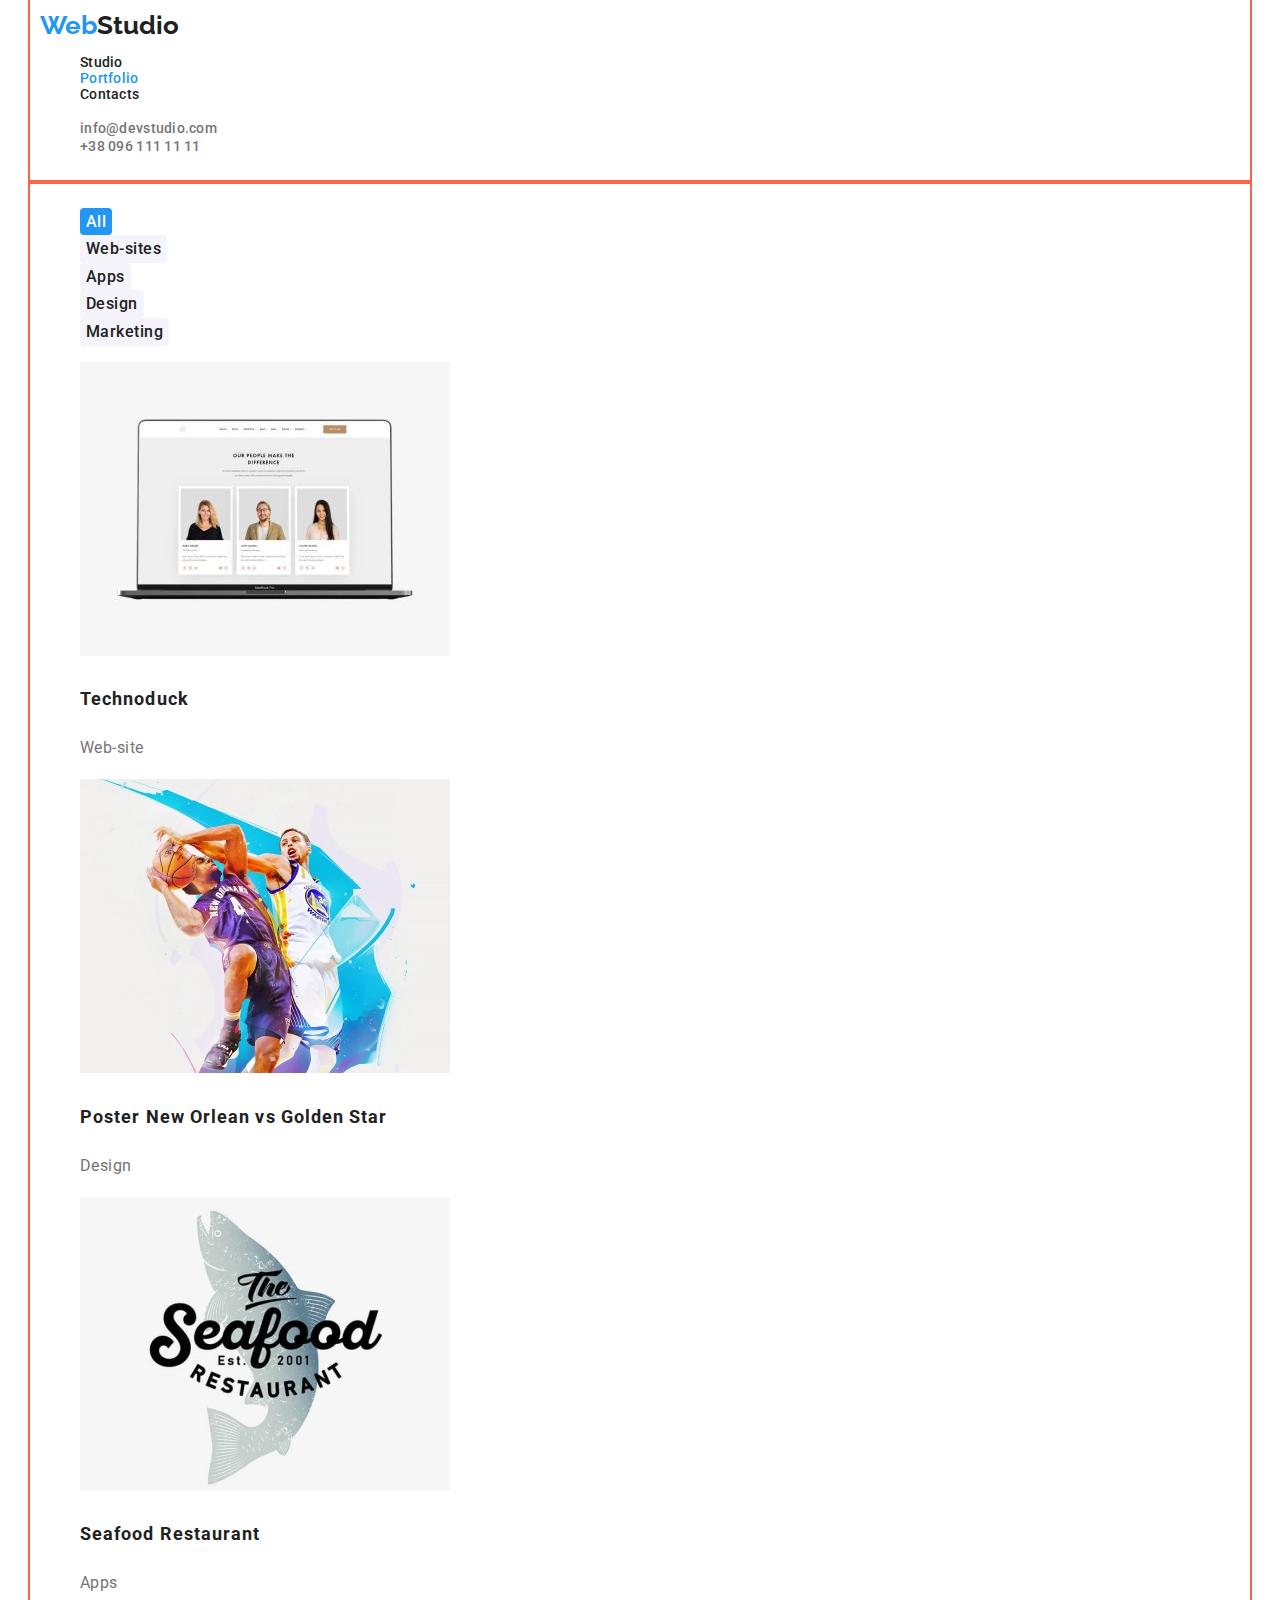
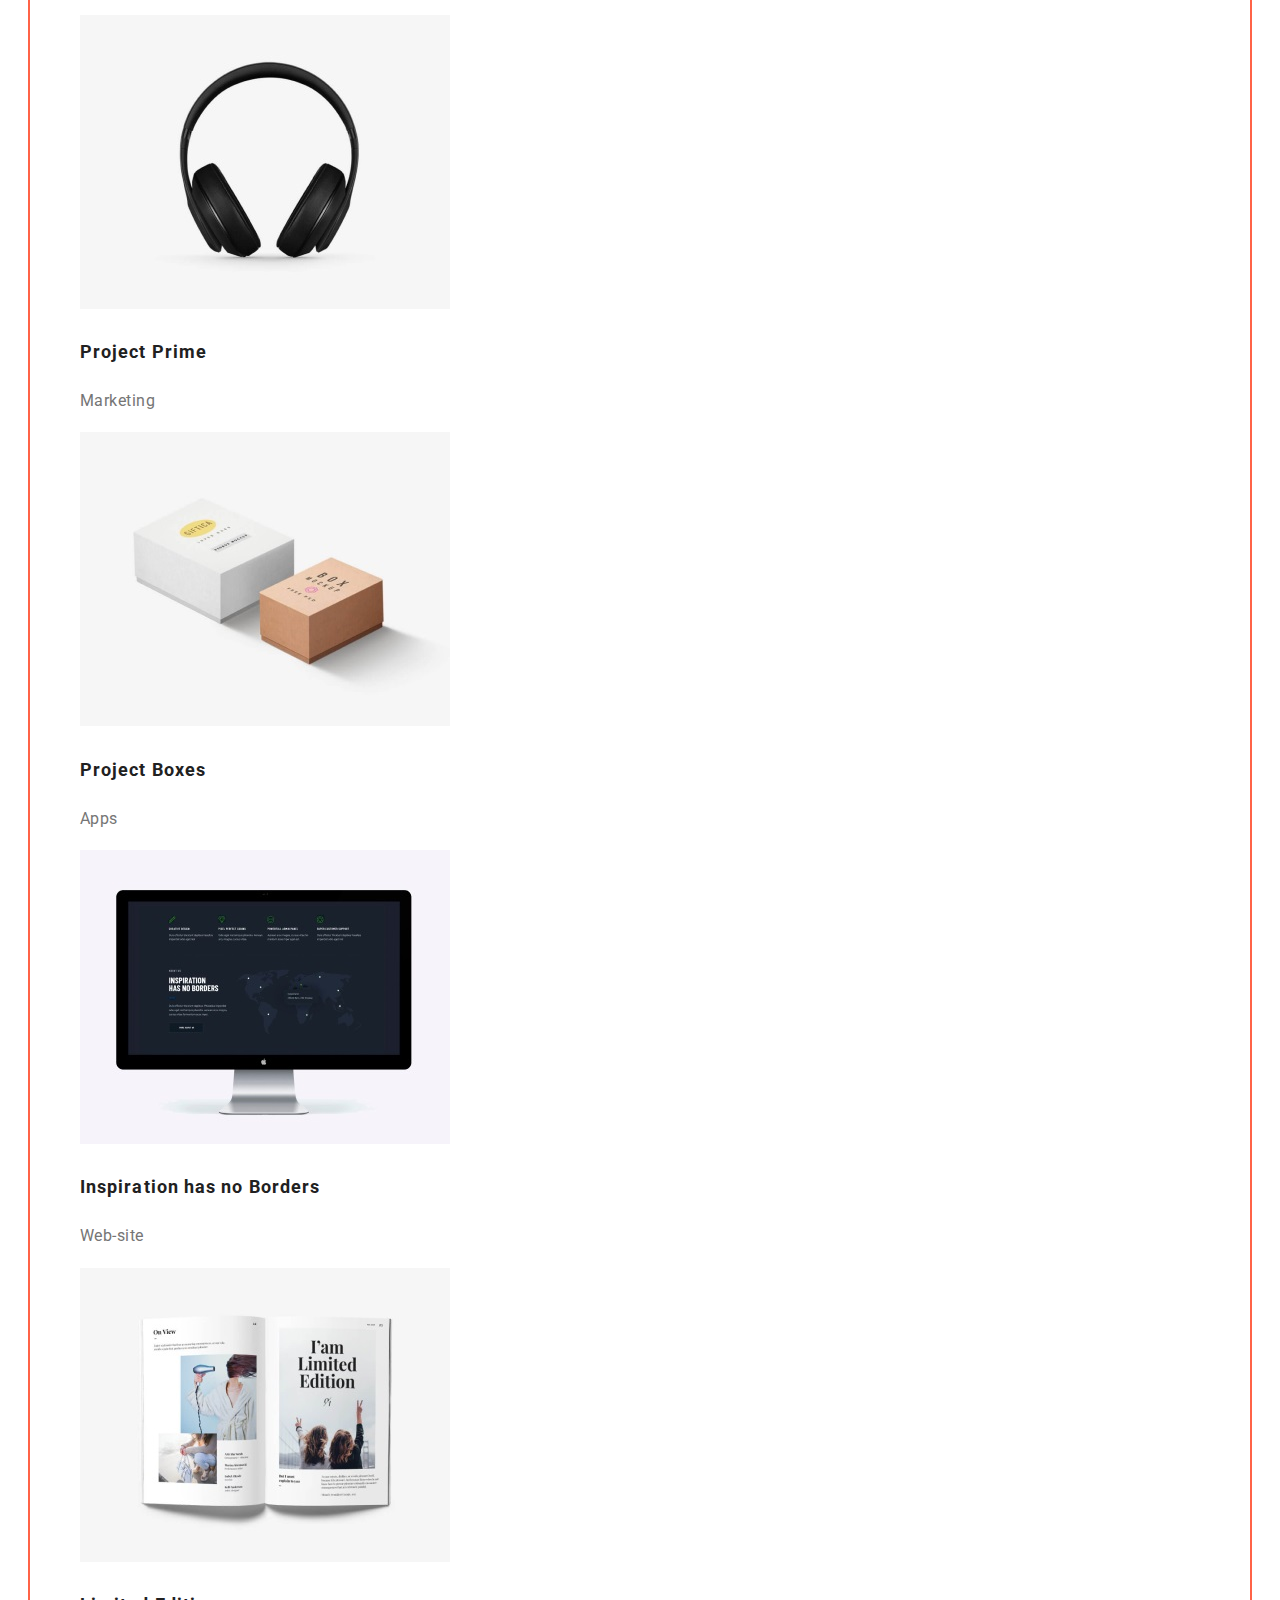
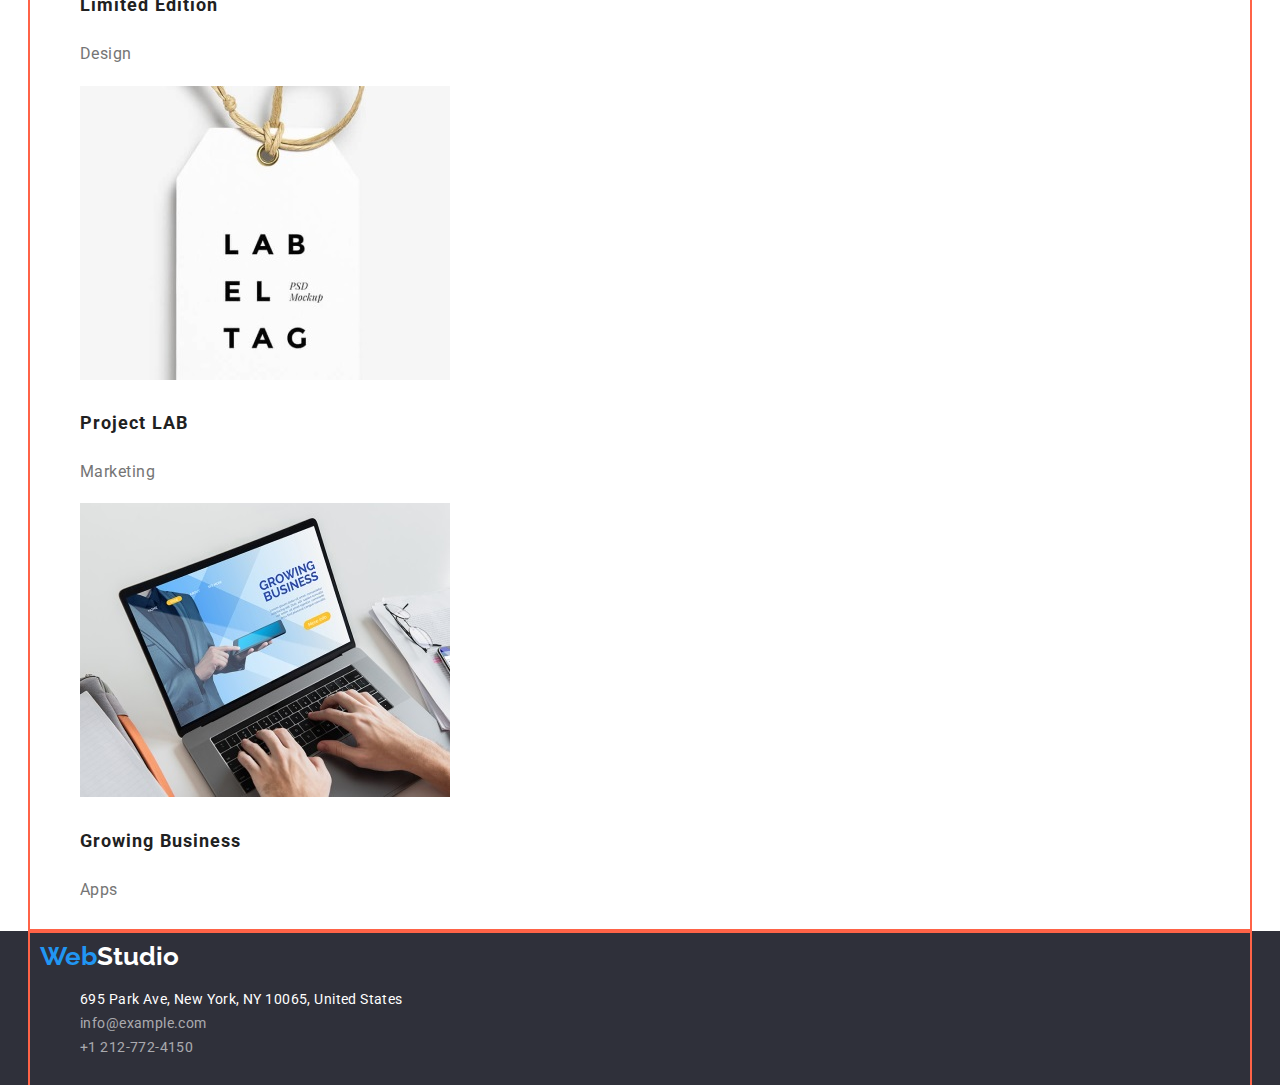
==== portfolio.html @ e1e99741 "dz3containers" ====
<!doctype html>
<html lang="en">
  <head>
    <meta charset="utf-8" />
    <meta http-equiv="x-ua-compatible" content="ie=edge" />
    <meta name="viewport" content="width=device-width, initial-scale=1.0" />
    <title>homework#3</title>
    <!--Fonts-->
    <link rel="preconnect" href="https://fonts.googleapis.com">
    <link rel="preconnect" href="https://fonts.gstatic.com" crossorigin>
    <link href="https://fonts.googleapis.com/css2?family=Raleway:wght@700&family=Roboto:wght@400;500;700;900&display=swap" rel="stylesheet">
    <!-- Normalizer first -->
    <link
    rel="stylesheet"
    href="https://cdnjs.cloudflare.com/ajax/libs/modern-normalize/1.0.0/modern-normalize.min.css"
    />
      <!--Styles-->
    <link rel="stylesheet" href="./css/styles.css">
  </head>
  <body class="page">
    <!--Верхня лінія-->
    <header>
     <div class="container">
       <a href="WebStudio" class="webstudio link">Web<span class="accent">Studio</span></a> 
      <!--Навігація-->
      <nav>
        <ul class="site-nav list">
          <li><a class="link" href="./index.html">Studio</a></li>
          <li><a class="link current" href="./portfolio.html" >Portfolio</a></li>
          <li><a class="link" href="">Contacts</a></li>
        </ul>
      </nav>
      <!--Адреса-->
      <ul class="contacts list">
        <li><a href="mailto:info@devstudio.com" class="mail link">info@devstudio.com</a></li>
        <li><a href="tel:+380961111111" class="tele link">+38 096 111 11 11</a></li>
      </ul>
     </div>
    </header>
    <main>
     <!--Фільтри-->
     <!--What we do-->
     <section>
       <div class="container">
         <!--Фільтри-->
        <ul class="buttons list">
            <li><button type="button" class="buttonall">All</button></li>
            <li><button type="button" class="but">Web-sites</button></li>
            <li><button type="button" class="but">Apps</button></li>
            <li><button type="button" class="but">Design</button></li>
            <li><button type="button" class="but">Marketing</button></li>
        </ul>
        <!--Проекти-->
    <h1 hidden>Our Projects</h1>
        <ul class="projects list">
            <li>
                <img src="./images/img18.jpg" alt="Technoduck">
                        <h2 class="title-project">Technoduck</h2>
                        <p>Web-site</p>
            </li>
            <li>
                <img src="./images/img17.jpg" alt="Poster New Orlean vs Golden Star">
                       <h2 class="title-project">Poster New Orlean vs Golden Star</h2>
                       <p>Design</p>
            </li>
            <li>
                <img src="./images/img16.jpg" alt="Seafood Restaurant">
                        <h2 class="title-project">Seafood Restaurant</h2>
                        <p>Apps</p>
            </li>
            <li>
                <img src="./images/img15.jpg" alt="Project Prime">
                        <h2 class="title-project">Project Prime</h2>
                        <p>Marketing</p>
            </li>
            <li>
                <img src="./images/img14.jpg" alt="Project Boxes">
                       <h2 class="title-project">Project Boxes</h2>
                       <p>Apps</p>
            </li>
            <li>
                <img src="./images/img13.jpg" alt="Inspiration has no Borders">
                        <h2 class="title-project">Inspiration has no Borders</h2>
                        <p>Web-site</p>
            </li>
            <li>
                <img src="./images/img12.jpg" alt="Limited Edition">
                        <h2 class="title-project">Limited Edition</h2>
                        <p>Design</p>
            </li>
            <li>
                <img src="./images/img8.jpg" alt="Project LAB">
                        <h2 class="title-project">Project LAB</h2>
                        <p>Marketing</p>
            </li>
            <li>
                <img src="./images/img9.jpg" alt="Growing Business">
                        <h2 class="title-project">Growing Business</h2>
                        <p>Apps</p>
            </li>
        </ul>
       </div>
     </section>
    </main>
    <footer class="foot">
      <div class="container">
        <a href="WebStudio" class="webstudio link">Web<span class="accent-foot">Studio</span></a>  
      <!--Address-->
      <address >
        <ul class="address list">
        <li>
         <a href="https://www.bing.com/maps?osid=e6a7af5f-2d7d-4001-9def-bc70f52463ce&cp=40.768255~-73.9696&lvl=16&v=2&sV=2&form=S00027" class="cityaddr link">695 Park Ave, New York, NY 10065, United States</a>
        </li>
        <li><a href="mailto:info@example.com" class="contactmail link">info@example.com</a></li>
        <li><a href="tel:+12127724150" class="contacttel link">+1 212-772-4150</a></li>   
      </ul>
      </address>
      </div>
    </footer>
  </body>
</html>
---- css/styles.css ----
html{
    box-sizing: border-box;
}
*,
*::before,
*::after{
    box-sizing: inherit;
}
:root{
    /* fonts */
    --main-font:
    'Roboto',sans-serif;
    --logo-font:
    'Raleway';
    
    /* colors */
    --h-color:#212121;
    --color-text:#757575;
    --btnlet-color:#FFFFFF;
    --filter-color:#F5F4FA;
    /* bcg colors */
    --btnbg-color:#2196F3;
    --footbcg-color:#2F303A;
    /* Others */
}
.page{
    background-color: var(--btnlet-color);
    color: var(--color-text);
    font-family: var(--main-font);
    font-weight: 400;
    margin: 0;
    }

/* reset */
.link {
   text-decoration: none;
    color: currentColor;
}
.list{
    list-style: none;
}
.container{
    width: 1220px;
    margin-left: auto;
    margin-right: auto;
    padding: 10px;
    outline: 2px solid tomato;

}
.webstudio{
    color: var(--btnbg-color);
    font-family: var(--logo-font);
    font-weight: 700;
    font-size: 26px;
    line-height: 1.19;
}
.accent{
    color: var(--h-color)
}
.accent-foot{
    color: var(--btnlet-color);
}
.link:hover,
.link:focus{
    color: var(--btnbg-color);
}
.site-nav{
    font-weight: 500;
    font-size: 14px;
    line-height: 1.14;
    letter-spacing: 0.02em;
    color: var(--h-color);
}
.site-nav .link.current{
    color: var(--btnbg-color);
}
.tele,
.mail {   
    font-weight: 500;
    font-size: 14px;
    line-height: 1.14;
    letter-spacing: 0.02em;
}
.mail:hover,
.mail:focus {
    color: var(--btnbg-color);
}
.tele:hover,
.tele:focus {
    color: var(--btnbg-color);
}
.hat {
    background-color: var(--footbcg-color);
    text-align: center;
}
.hat-title {
    font-weight: 900;
    font-size: 44px;
    line-height: calc(60/40);
    color: var(--btnlet-color);
}
.request{
    font-family: inherit;
    font-weight: 700;
    font-size: 16px;
    line-height: calc(30/16);
    text-align: center;
    background-color: var(--btnbg-color);
    color: var(--btnlet-color);
    cursor: pointer;
    border-radius: 4px;
}
.title {
    font-weight: 700;
    font-size: 14px;
    line-height: calc(16/14) ;
    letter-spacing: 0.03em;
    color: var(--h-color);
}
.team-title {
    font-weight: 700;
    font-size: 36px;
    line-height: calc(42/36);
    text-align: center;
    letter-spacing: 0.03em;
    color: var(--h-color);
}
.title-project{
    font-weight: 700;
    font-size: 18px;
    line-height: 2;
    letter-spacing: 0.06em;
    color: var(--h-color);
}
.features{
    font-size: 14px;
    line-height: calc(24/14);
    letter-spacing: 0.03em;
}
.team-section{
    background-color: var(--filter-color);
}
.team{
    background-color: var(--btnlet-color);
}
.team{
    font-size: 16px;
    line-height: calc(19/16);
    text-align: center;
    letter-spacing: 0.03em;
}
.but, .buttonall{
    font-family: inherit;
    font-weight: 500;
    font-size: 16px;
    line-height: 1.6;
    letter-spacing: 0.03em;
    text-align: center;
    color: var(--h-color);
    background-color: var(--filter-color);
    border: none;
    border-radius: 4px;
}
.projects{
    font-size: 16px;
    line-height: 1.9;
    letter-spacing: 0.03em;
}
.buttonall{
    background-color: var(--btnbg-color);
        color: var(--btnlet-color);
        cursor: pointer;
}
.but:hover,
.but:focus {
    background-color: var(--btnbg-color);
    color: var(--btnlet-color);
    cursor: pointer;
}
.foot{
    background-color: var(--footbcg-color);
}
.cityaddr{
    font-style: normal;
    font-size: 14px;
    line-height: 1.7;
    letter-spacing: 0.03em;
    color: var(--btnlet-color);
}
.contactmail,
.contacttel {
    font-style: normal;
    font-size: 14px;
    line-height: 1.7;
    letter-spacing: 0.03em;
    color: rgba(255, 255, 255, 0.6);
}
.cityaddr:hover,
.cityaddr:focus{
    color: var(--btnbg-color);
}
.contactmail:hover,
.contactmail:focus {
    color: var(--btnbg-color);
}
.contacttel:hover,
.contacttel:focus {
    color: var(--btnbg-color);
}
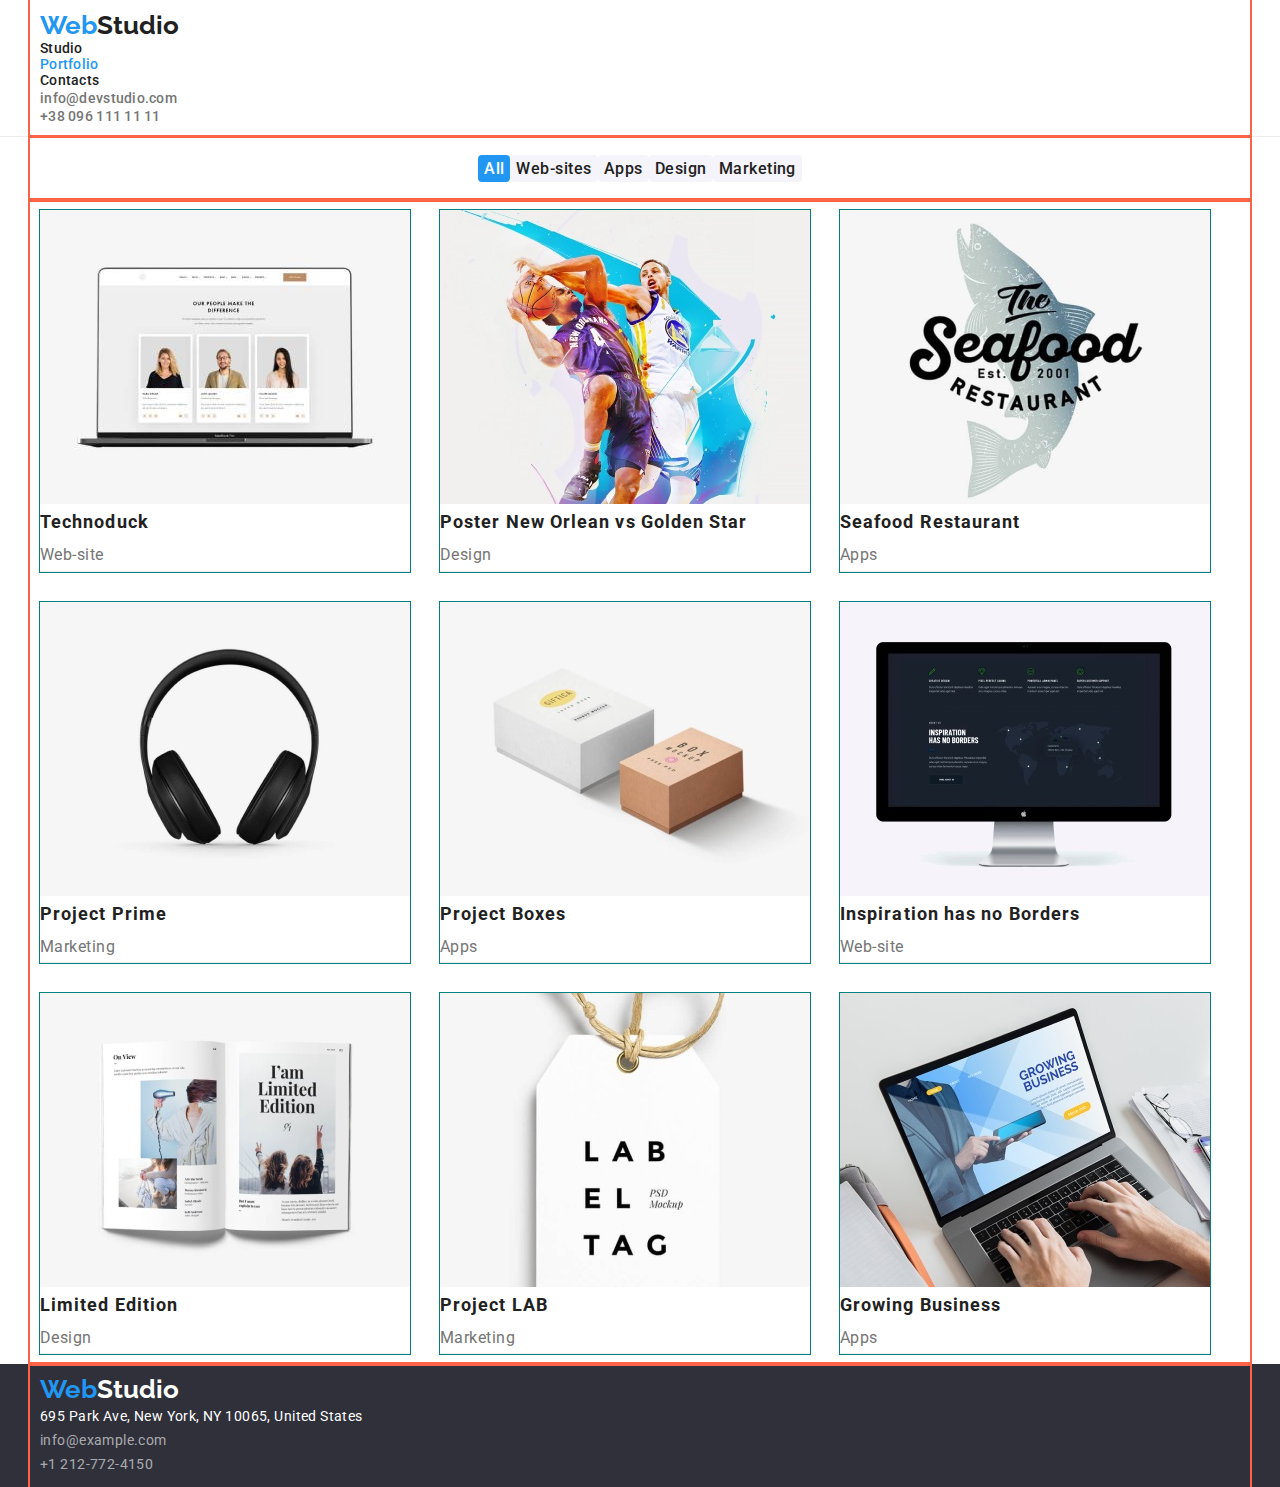
==== commit 33383384: "start dz3" ====
--- a/portfolio.html
+++ b/portfolio.html
@@ -19,7 +19,7 @@
   </head>
   <body class="page">
     <!--Верхня лінія-->
-    <header>
+    <header class="header">
      <div class="container">
        <a href="WebStudio" class="webstudio link">Web<span class="accent">Studio</span></a> 
       <!--Навігація-->
@@ -50,50 +50,52 @@
             <li><button type="button" class="but">Design</button></li>
             <li><button type="button" class="but">Marketing</button></li>
         </ul>
+      </div>
+      <div class="container">
         <!--Проекти-->
-    <h1 hidden>Our Projects</h1>
+    <h1 hidden class="team-title">Our Projects</h1>
         <ul class="projects list">
-            <li>
+            <li class="item">
                 <img src="./images/img18.jpg" alt="Technoduck">
                         <h2 class="title-project">Technoduck</h2>
                         <p>Web-site</p>
             </li>
-            <li>
+            <li class="item">
                 <img src="./images/img17.jpg" alt="Poster New Orlean vs Golden Star">
                        <h2 class="title-project">Poster New Orlean vs Golden Star</h2>
                        <p>Design</p>
             </li>
-            <li>
+            <li class="item">
                 <img src="./images/img16.jpg" alt="Seafood Restaurant">
                         <h2 class="title-project">Seafood Restaurant</h2>
                         <p>Apps</p>
             </li>
-            <li>
+            <li class="item">
                 <img src="./images/img15.jpg" alt="Project Prime">
                         <h2 class="title-project">Project Prime</h2>
                         <p>Marketing</p>
             </li>
-            <li>
+            <li class="item">
                 <img src="./images/img14.jpg" alt="Project Boxes">
                        <h2 class="title-project">Project Boxes</h2>
                        <p>Apps</p>
             </li>
-            <li>
+            <li class="item">
                 <img src="./images/img13.jpg" alt="Inspiration has no Borders">
                         <h2 class="title-project">Inspiration has no Borders</h2>
                         <p>Web-site</p>
             </li>
-            <li>
+            <li class="item">
                 <img src="./images/img12.jpg" alt="Limited Edition">
                         <h2 class="title-project">Limited Edition</h2>
                         <p>Design</p>
             </li>
-            <li>
+            <li class="item">
                 <img src="./images/img8.jpg" alt="Project LAB">
                         <h2 class="title-project">Project LAB</h2>
                         <p>Marketing</p>
             </li>
-            <li>
+            <li class="item">
                 <img src="./images/img9.jpg" alt="Growing Business">
                         <h2 class="title-project">Growing Business</h2>
                         <p>Apps</p>
--- a/css/styles.css
+++ b/css/styles.css
@@ -1,11 +1,3 @@
-html{
-    box-sizing: border-box;
-}
-*,
-*::before,
-*::after{
-    box-sizing: inherit;
-}
 :root{
     /* fonts */
     --main-font:
@@ -18,10 +10,14 @@
     --color-text:#757575;
     --btnlet-color:#FFFFFF;
     --filter-color:#F5F4FA;
+    --border-header:#ECECEC;
+    --border-card-projects: #EEEEEE;
     /* bcg colors */
     --btnbg-color:#2196F3;
     --footbcg-color:#2F303A;
     /* Others */
+    --btn-radius: 4px;
+    --card-set-gap: 30px;
 }
 .page{
     background-color: var(--btnlet-color);
@@ -38,6 +34,16 @@
 }
 .list{
     list-style: none;
+    margin: 0;
+    padding: 0;
+}
+h1,h2,h3,p,ul{
+    margin: 0;
+}
+img{
+    display: block;
+    max-width: 100%;
+    height: auto;
 }
 .container{
     width: 1220px;
@@ -89,6 +95,9 @@
 .tele:focus {
     color: var(--btnbg-color);
 }
+.header{
+    border-bottom: 1px solid var(--border-header);
+}
 .hat {
     background-color: var(--footbcg-color);
     text-align: center;
@@ -108,7 +117,11 @@
     background-color: var(--btnbg-color);
     color: var(--btnlet-color);
     cursor: pointer;
-    border-radius: 4px;
+    min-width: 160px;
+    padding: 10px 20px;
+    min-height: 30px;
+    /* width: 160px; */
+    border-radius: var(--btn-radius);
 }
 .title {
     font-weight: 700;
@@ -136,18 +149,48 @@
     font-size: 14px;
     line-height: calc(24/14);
     letter-spacing: 0.03em;
+    display: flex;
+    flex-wrap: wrap;
+    margin-left: calc(-1*var(--card-set-gap));
+    margin-top: calc(-1*var(--card-set-gap));
+}
+.features>.item{
+    outline: 1px solid teal;
+    flex-basis: calc(100%/4-30px);
+    margin-left: var(--card-set-gap);
+    margin-top: var(--card-set-gap);
+}
+.do{
+    display: flex;
+    flex-wrap: wrap;
+    margin-left: calc(-1*var(--card-set-gap));
+    margin-top: calc(-1*var(--card-set-gap));
+}
+.do>.item{
+    outline: 1px solid teal;
+    flex-basis: calc(100%/3-30px);
+    margin-left: var(--card-set-gap);
+    margin-top: var(--card-set-gap);
 }
 .team-section{
     background-color: var(--filter-color);
 }
 .team{
+    display: flex;
+    flex-wrap: wrap;
+    margin-left: calc(-1*var(--card-set-gap));
+    margin-top: calc(-1*var(--card-set-gap));
+}
+.item-team{
     background-color: var(--btnlet-color);
-}
-.team{
+    outline: 1px solid teal;
+    flex-basis: calc(100%/4-30px);
     font-size: 16px;
     line-height: calc(19/16);
     text-align: center;
     letter-spacing: 0.03em;
+    margin-left: var(--card-set-gap);
+    margin-top: var(--card-set-gap);
 }
 .but, .buttonall{
     font-family: inherit;
@@ -159,12 +202,29 @@
     color: var(--h-color);
     background-color: var(--filter-color);
     border: none;
-    border-radius: 4px;
+    border-radius: var(--btn-radius);
+}
+.buttons{
+    display: flex;
+    justify-content: center;
+    align-items: center;
+    padding: 8px;
 }
 .projects{
     font-size: 16px;
     line-height: 1.9;
     letter-spacing: 0.03em;
+    display: flex;
+    flex-wrap: wrap;
+    margin-left: -30px;
+    margin-top: -30px;
+}
+.projects>.item{
+    outline: 1px solid teal;
+    flex-basis: calc(100%/3-30px);
+    margin-left: 30px;
+    margin-top: 30px;
+    border-bottom: 1px solid var(--border-card-projects);
 }
 .buttonall{
     background-color: var(--btnbg-color);
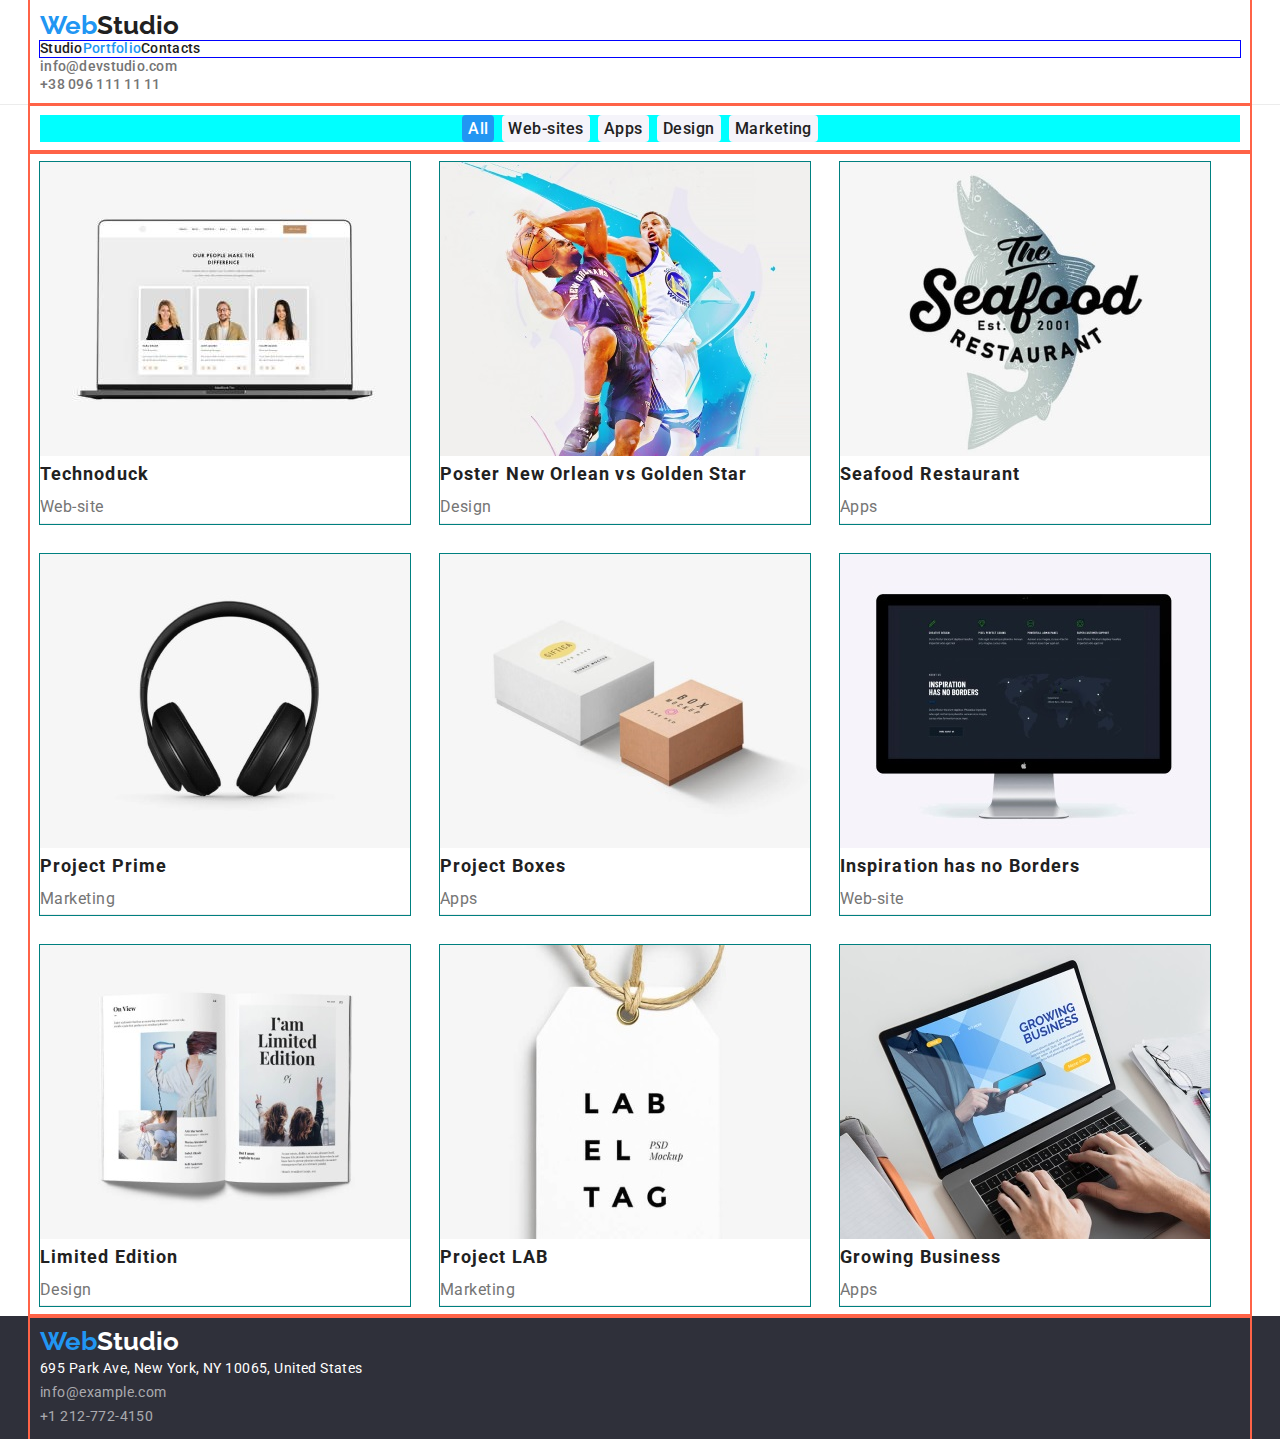
==== commit 6400c066: "portfoliobuttons" ====
--- a/portfolio.html
+++ b/portfolio.html
@@ -44,11 +44,11 @@
        <div class="container">
          <!--Фільтри-->
         <ul class="buttons list">
-            <li><button type="button" class="buttonall">All</button></li>
-            <li><button type="button" class="but">Web-sites</button></li>
-            <li><button type="button" class="but">Apps</button></li>
-            <li><button type="button" class="but">Design</button></li>
-            <li><button type="button" class="but">Marketing</button></li>
+            <li class="item"><button type="button" class="buttonall">All</button></li>
+            <li class="item"><button type="button" class="but">Web-sites</button></li>
+            <li class="item"><button type="button" class="but">Apps</button></li>
+            <li class="item"><button type="button" class="but">Design</button></li>
+            <li class="item"><button type="button" class="but">Marketing</button></li>
         </ul>
       </div>
       <div class="container">
--- a/css/styles.css
+++ b/css/styles.css
@@ -76,6 +76,9 @@
     line-height: 1.14;
     letter-spacing: 0.02em;
     color: var(--h-color);
+    display: flex;
+    outline: 1px solid blue;
+    
 }
 .site-nav .link.current{
     color: var(--btnbg-color);
@@ -204,11 +207,18 @@
     border: none;
     border-radius: var(--btn-radius);
 }
+
 .buttons{
     display: flex;
     justify-content: center;
     align-items: center;
-    padding: 8px;
+    background-color: aqua;
+}
+.buttons>.item{
+    margin-right: 8px;
+}
+.buttons .item:last-child{
+    margin-right: 0px;
 }
 .projects{
     font-size: 16px;
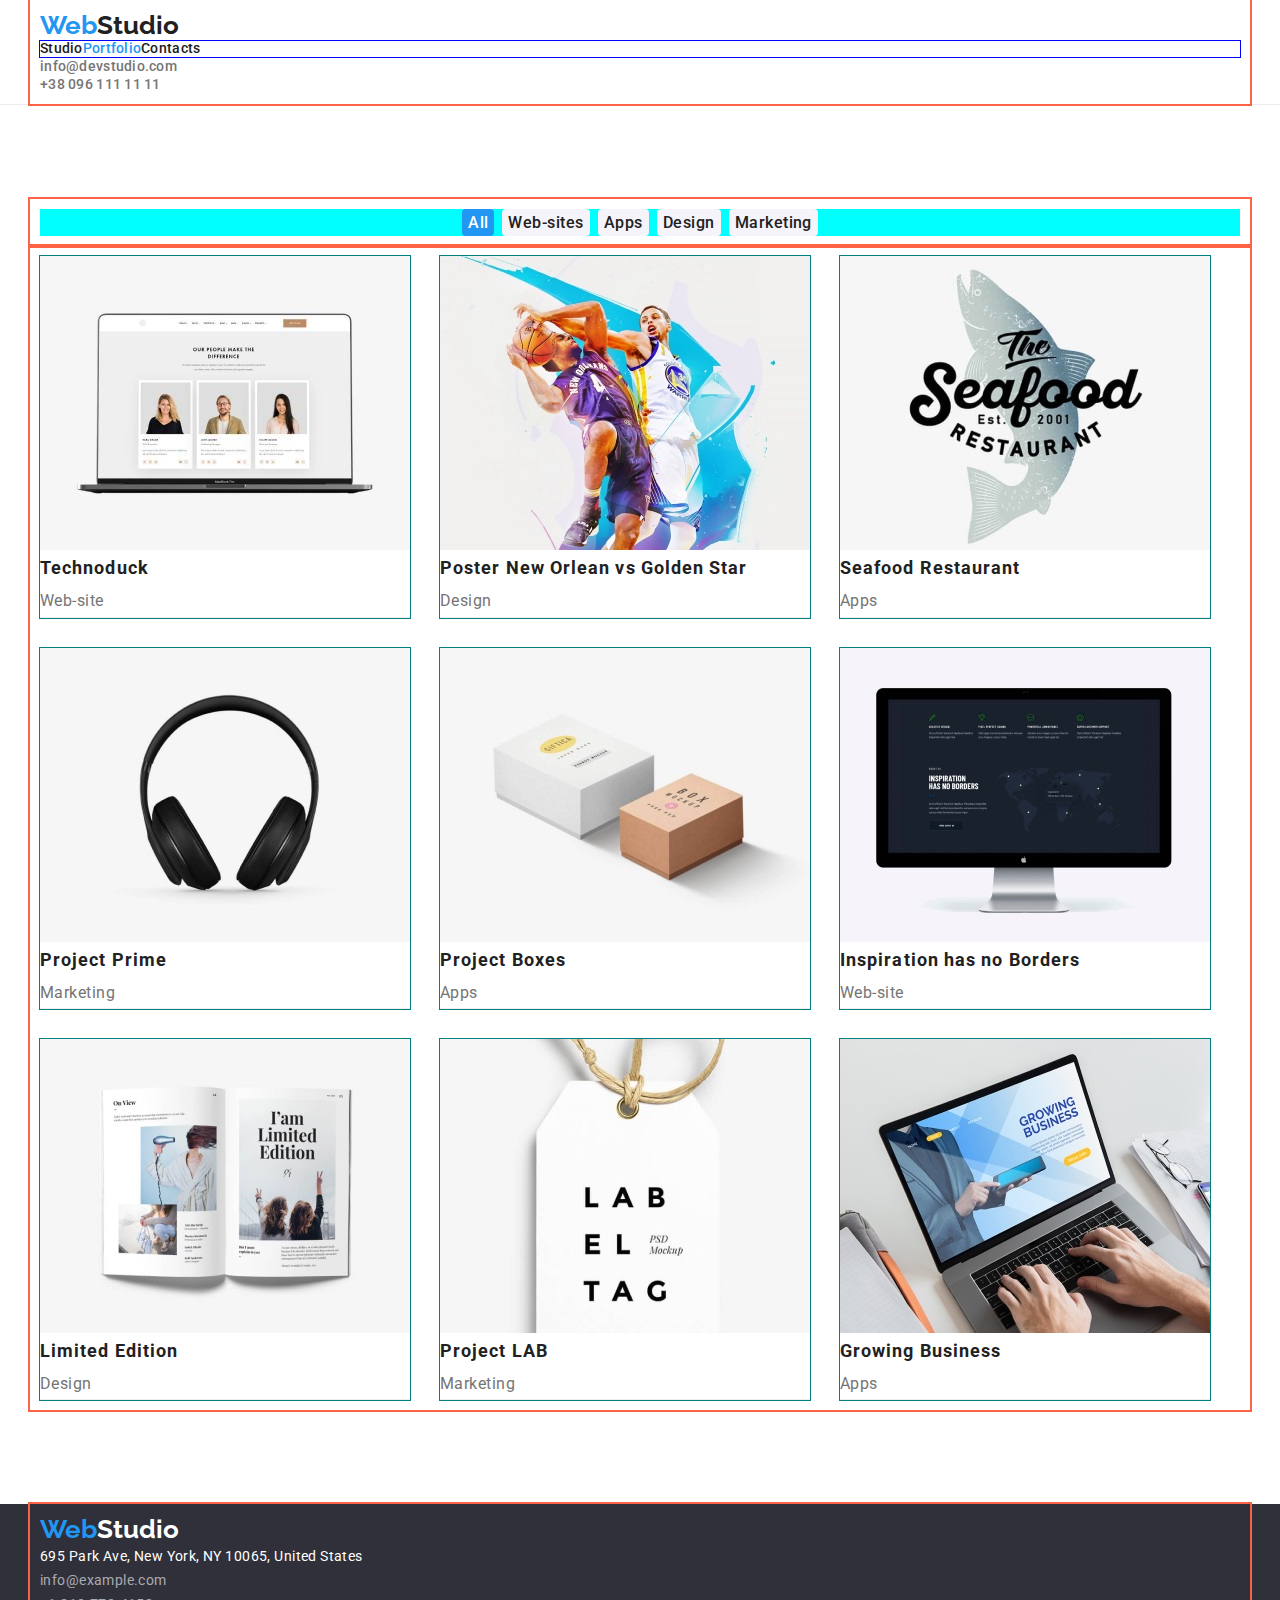
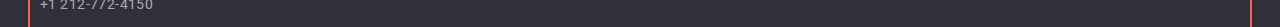
==== commit 4fd4e5e5: "sections" ====
--- a/portfolio.html
+++ b/portfolio.html
@@ -40,7 +40,7 @@
     <main>
      <!--Фільтри-->
      <!--What we do-->
-     <section>
+     <section class="section">
        <div class="container">
          <!--Фільтри-->
         <ul class="buttons list">
--- a/css/styles.css
+++ b/css/styles.css
@@ -45,6 +45,10 @@
     max-width: 100%;
     height: auto;
 }
+.hat, .soluton, .team-section, .section{
+    padding-top: 94px;
+    padding-bottom: 94px;
+}
 .container{
     width: 1220px;
     margin-left: auto;
@@ -78,7 +82,7 @@
     color: var(--h-color);
     display: flex;
     outline: 1px solid blue;
-    
+
 }
 .site-nav .link.current{
     color: var(--btnbg-color);
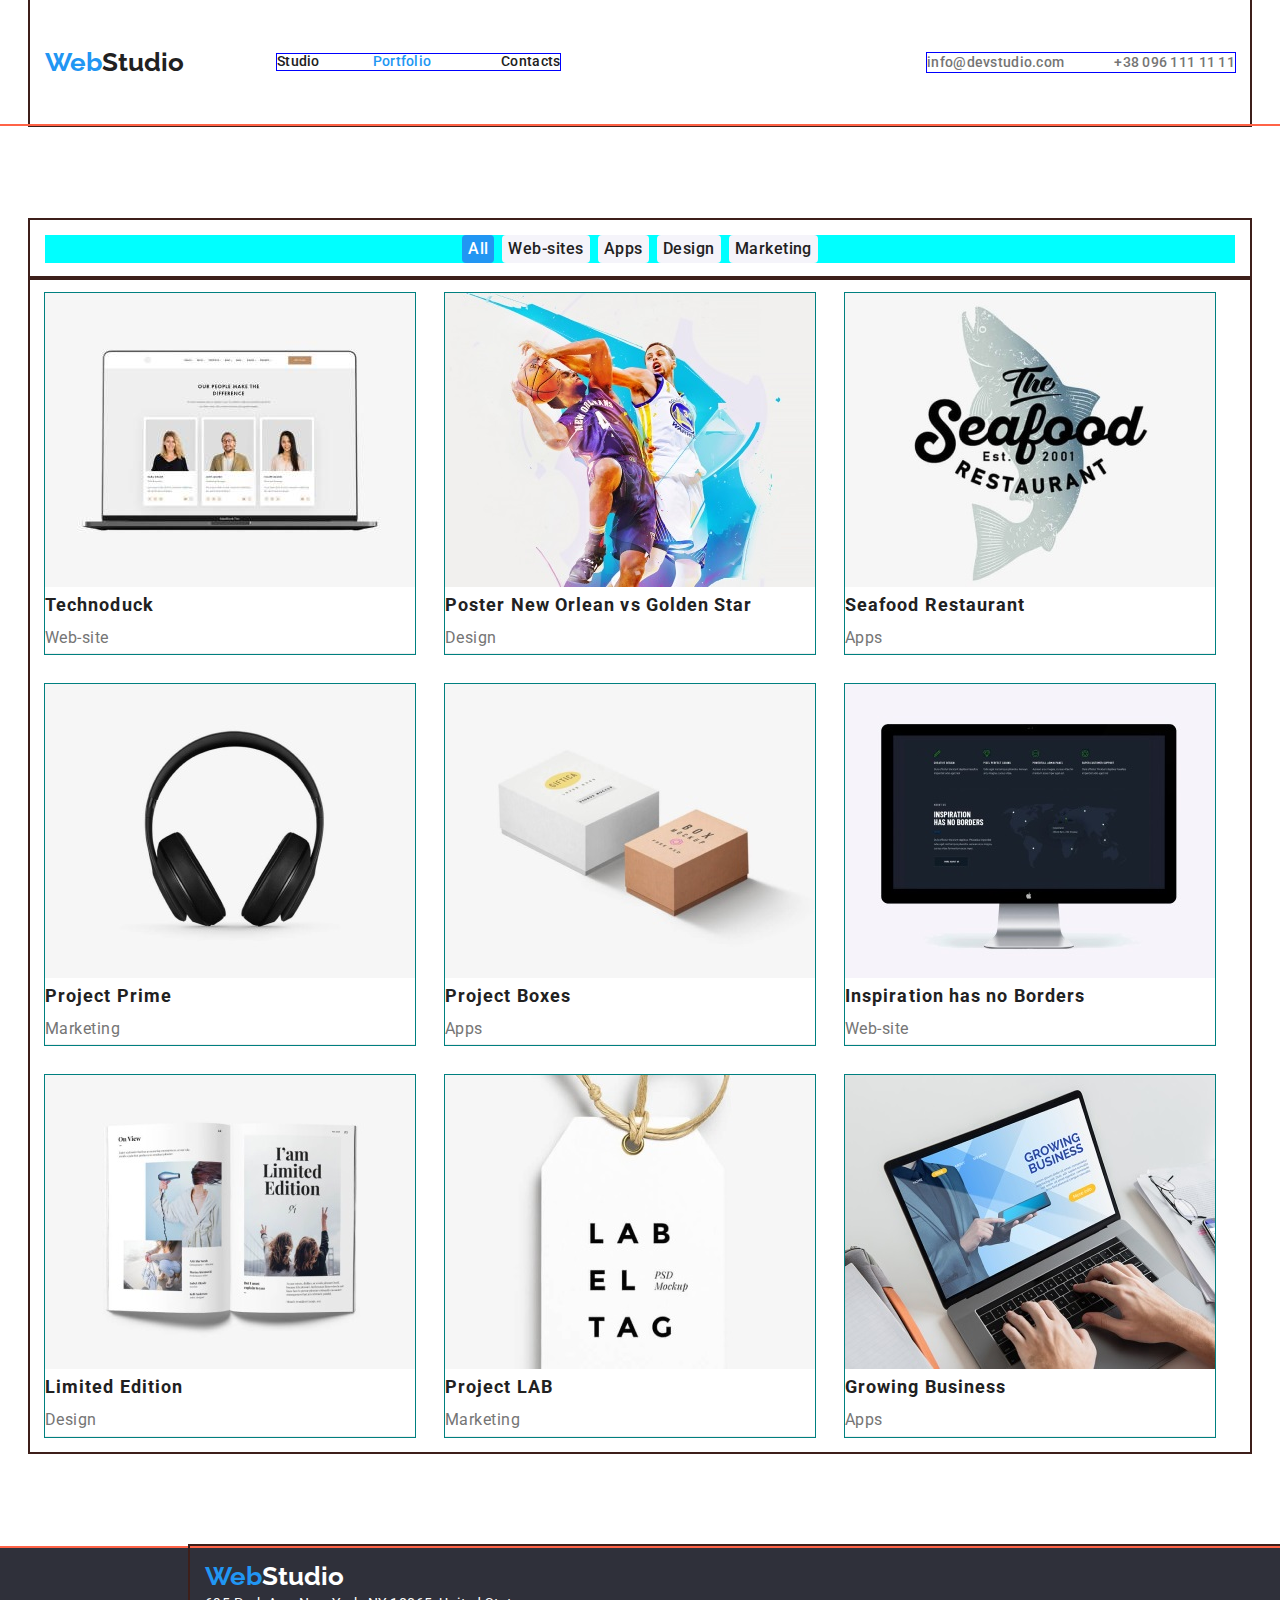
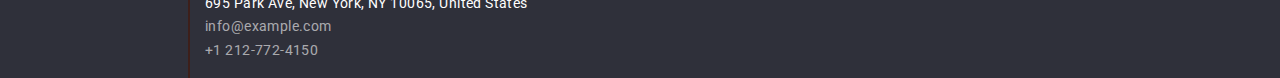
==== commit 01c909b3: "flexes" ====
--- a/portfolio.html
+++ b/portfolio.html
@@ -20,14 +20,14 @@
   <body class="page">
     <!--Верхня лінія-->
     <header class="header">
-     <div class="container">
+     <div class="container main-nav">
        <a href="WebStudio" class="webstudio link">Web<span class="accent">Studio</span></a> 
       <!--Навігація-->
       <nav>
         <ul class="site-nav list">
-          <li><a class="link" href="./index.html">Studio</a></li>
-          <li><a class="link current" href="./portfolio.html" >Portfolio</a></li>
-          <li><a class="link" href="">Contacts</a></li>
+          <li class="studio"><a class="link" href="./index.html">Studio</a></li>
+          <li class="portfolio"><a class="link current" href="./portfolio.html" >Portfolio</a></li>
+          <li class="cont"><a class="link" href="">Contacts</a></li>
         </ul>
       </nav>
       <!--Адреса-->
--- a/css/styles.css
+++ b/css/styles.css
@@ -45,17 +45,17 @@
     max-width: 100%;
     height: auto;
 }
-.hat, .soluton, .team-section, .section{
+.hat, .solutons, .team-section, .section{
     padding-top: 94px;
     padding-bottom: 94px;
+    outline: 2px solid tomato;
 }
 .container{
     width: 1220px;
     margin-left: auto;
     margin-right: auto;
-    padding: 10px;
-    outline: 2px solid tomato;
-
+    padding: 15px;
+    outline: 2px solid rgb(61, 31, 26);
 }
 .webstudio{
     color: var(--btnbg-color);
@@ -74,6 +74,11 @@
 .link:focus{
     color: var(--btnbg-color);
 }
+.main-nav{
+    display: flex;
+    align-items: center;
+}
+
 .site-nav{
     font-weight: 500;
     font-size: 14px;
@@ -81,8 +86,21 @@
     letter-spacing: 0.02em;
     color: var(--h-color);
     display: flex;
+    margin-left: 93px;
     outline: 1px solid blue;
-
+}
+.cont{
+    margin-left: 70px;
+}
+.portfolio{
+    margin-left: 53px;
+}
+.contacts{
+    display: flex;
+    gap: 50px;
+    /* margin-left: 340px; */
+    margin-left: auto;
+    outline: 1px solid blue;
 }
 .site-nav .link.current{
     color: var(--btnbg-color);
@@ -105,22 +123,30 @@
 .header{
     border-bottom: 1px solid var(--border-header);
 }
+.header .link{
+    padding-top: 32px;
+    padding-bottom: 32px;
+}
 .hat {
     background-color: var(--footbcg-color);
     text-align: center;
+    width: 1600px;    
 }
 .hat-title {
+    width: 696px;
     font-weight: 900;
     font-size: 44px;
     line-height: calc(60/40);
     color: var(--btnlet-color);
+    
+    margin-bottom: 30px;
 }
 .request{
     font-family: inherit;
     font-weight: 700;
     font-size: 16px;
     line-height: calc(30/16);
-    text-align: center;
+    
     background-color: var(--btnbg-color);
     color: var(--btnlet-color);
     cursor: pointer;
@@ -130,12 +156,15 @@
     /* width: 160px; */
     border-radius: var(--btn-radius);
 }
-.title {
+.title, .title-features {
     font-weight: 700;
     font-size: 14px;
     line-height: calc(16/14) ;
     letter-spacing: 0.03em;
     color: var(--h-color);
+}
+.title-features, .hat-title{
+    text-transform: uppercase;
 }
 .team-title {
     font-weight: 700;
@@ -144,6 +173,7 @@
     text-align: center;
     letter-spacing: 0.03em;
     color: var(--h-color);
+    margin-bottom: 10px;
 }
 .title-project{
     font-weight: 700;
@@ -158,26 +188,30 @@
     letter-spacing: 0.03em;
     display: flex;
     flex-wrap: wrap;
-    margin-left: calc(-1*var(--card-set-gap));
-    margin-top: calc(-1*var(--card-set-gap));
-}
-.features>.item{
+    gap: 30px;
+    /* margin-left: calc(-1*var(--card-set-gap));
+    margin-top: calc(-1*var(--card-set-gap)); */
+}
+.features .item{
     outline: 1px solid teal;
-    flex-basis: calc(100%/4-30px);
+    width: 270px;
+    /* flex-basis: calc(100%/4-30px);
     margin-left: var(--card-set-gap);
-    margin-top: var(--card-set-gap);
+    margin-top: var(--card-set-gap); */
 }
 .do{
     display: flex;
     flex-wrap: wrap;
-    margin-left: calc(-1*var(--card-set-gap));
-    margin-top: calc(-1*var(--card-set-gap));
-}
-.do>.item{
+    gap: 30px;
+    /* margin-left: calc(-1*var(--card-set-gap));
+    margin-top: calc(-1*var(--card-set-gap)); */
+}
+.do .item{
     outline: 1px solid teal;
-    flex-basis: calc(100%/3-30px);
+    width: 370px;
+    /* flex-basis: calc(100%/3-30px);
     margin-left: var(--card-set-gap);
-    margin-top: var(--card-set-gap);
+    margin-top: var(--card-set-gap); */
 }
 .team-section{
     background-color: var(--filter-color);
@@ -185,19 +219,21 @@
 .team{
     display: flex;
     flex-wrap: wrap;
-    margin-left: calc(-1*var(--card-set-gap));
-    margin-top: calc(-1*var(--card-set-gap));
+    gap: 30px;
+       padding: 0  ;
+    /* margin-left: calc(-1*var(--card-set-gap));
+    margin-top: calc(-1*var(--card-set-gap)); */
 }
 .item-team{
     background-color: var(--btnlet-color);
-    outline: 1px solid teal;
-    flex-basis: calc(100%/4-30px);
+    /* flex-basis: calc(100%/4-30px); */
     font-size: 16px;
     line-height: calc(19/16);
     text-align: center;
     letter-spacing: 0.03em;
-    margin-left: var(--card-set-gap);
-    margin-top: var(--card-set-gap);
+    width: 270px;
+    /* margin-left: var(--card-set-gap);
+    margin-top: var(--card-set-gap); */
 }
 .but, .buttonall{
     font-family: inherit;
@@ -233,8 +269,9 @@
     margin-left: -30px;
     margin-top: -30px;
 }
-.projects>.item{
+.projects .item{
     outline: 1px solid teal;
+    width: 370px;
     flex-basis: calc(100%/3-30px);
     margin-left: 30px;
     margin-top: 30px;
@@ -253,6 +290,7 @@
 }
 .foot{
     background-color: var(--footbcg-color);
+    width: 1600px;
 }
 .cityaddr{
     font-style: normal;
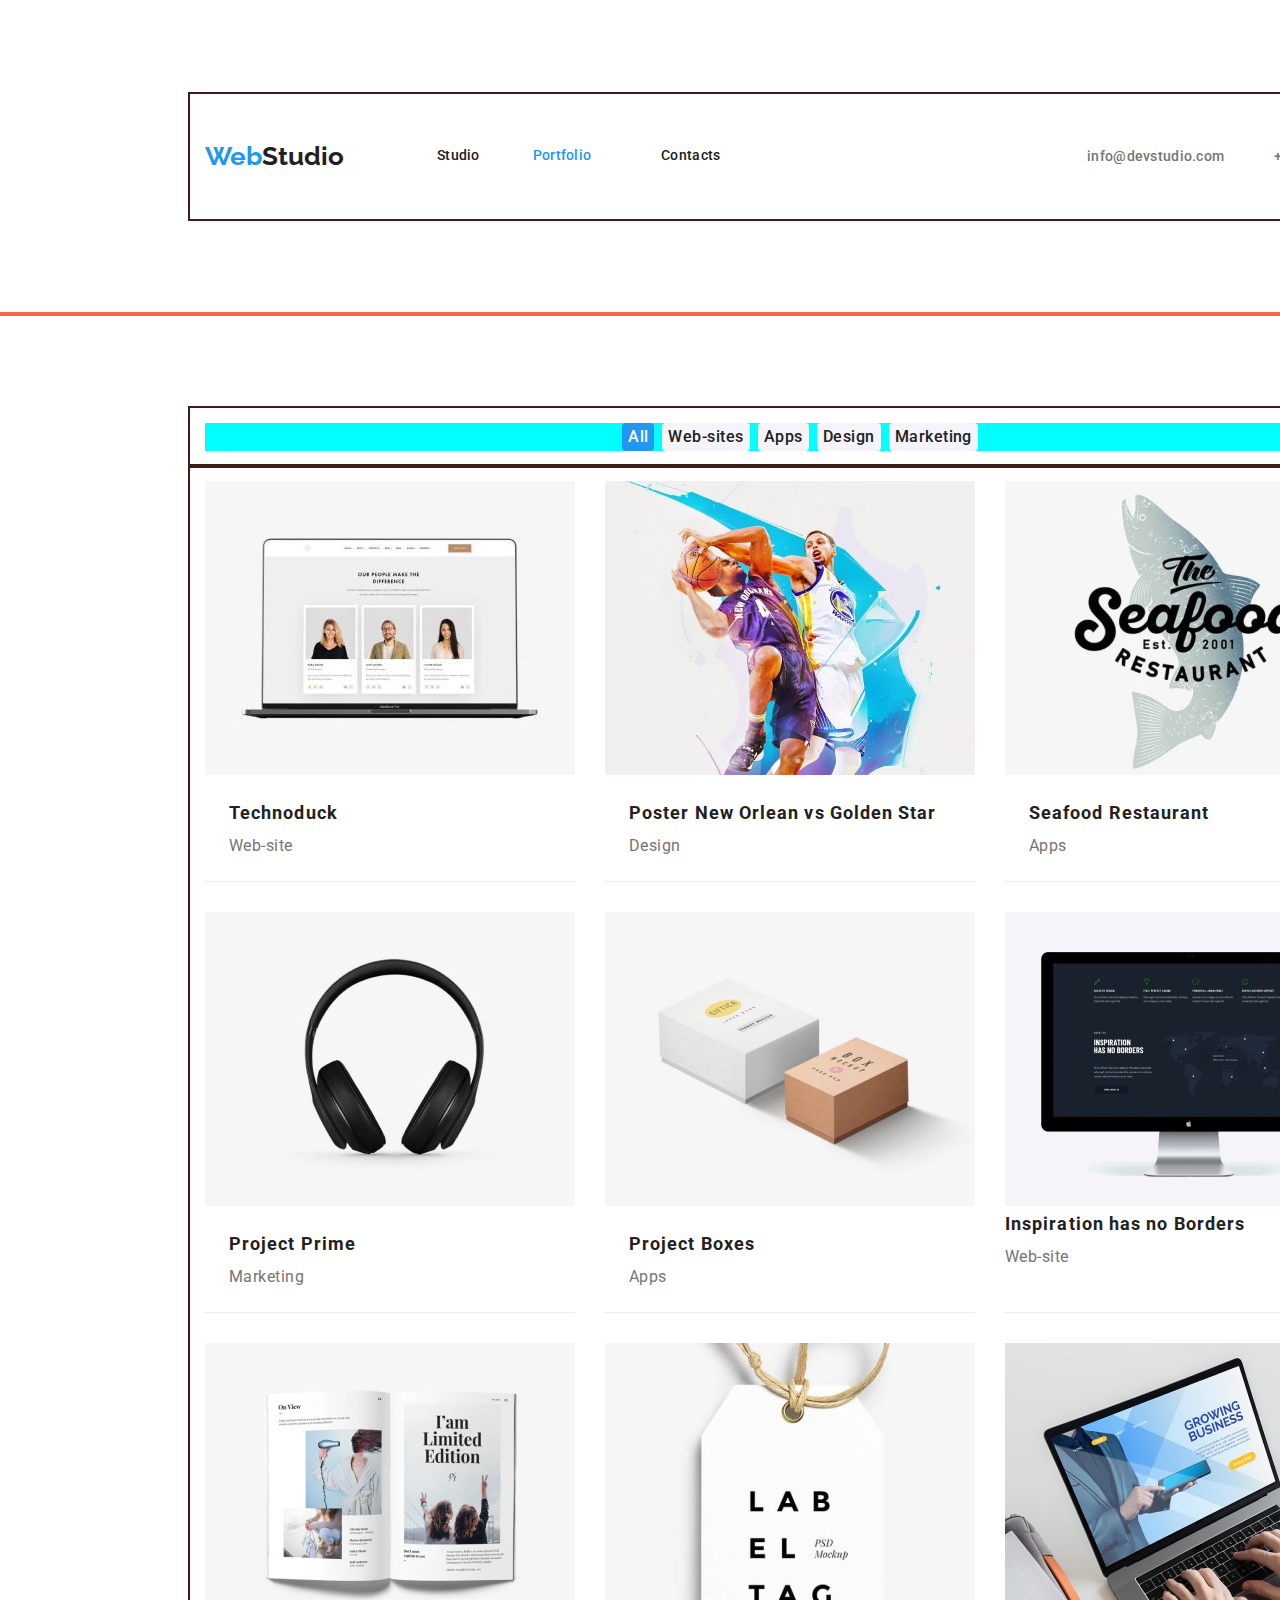
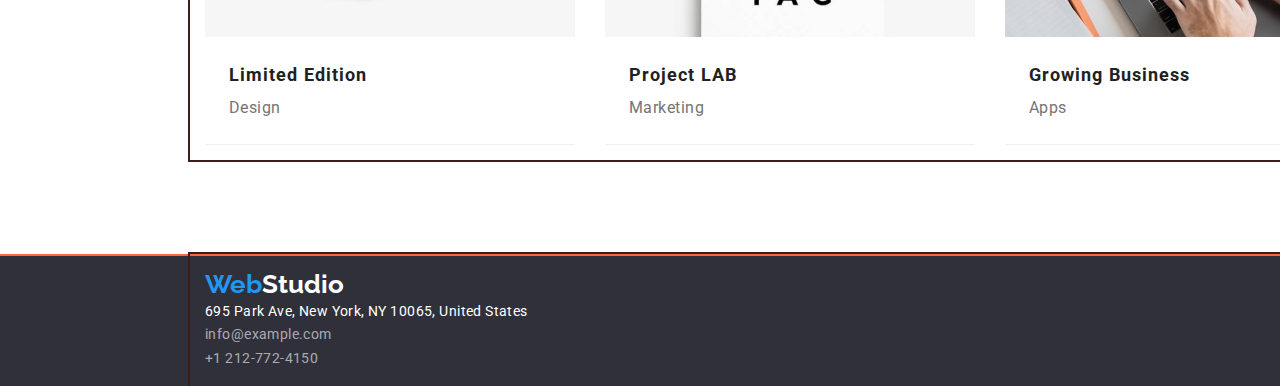
==== commit 9e98afd9: "dz3firsttry" ====
--- a/portfolio.html
+++ b/portfolio.html
@@ -57,28 +57,38 @@
         <ul class="projects list">
             <li class="item">
                 <img src="./images/img18.jpg" alt="Technoduck">
+                        <div class="port-card-foot">
                         <h2 class="title-project">Technoduck</h2>
                         <p>Web-site</p>
+                        </div>
             </li>
             <li class="item">
                 <img src="./images/img17.jpg" alt="Poster New Orlean vs Golden Star">
+                       <div class="port-card-foot">
                        <h2 class="title-project">Poster New Orlean vs Golden Star</h2>
                        <p>Design</p>
+                       </div>
             </li>
             <li class="item">
                 <img src="./images/img16.jpg" alt="Seafood Restaurant">
+                        <div class="port-card-foot">
                         <h2 class="title-project">Seafood Restaurant</h2>
                         <p>Apps</p>
+                        </div>
             </li>
             <li class="item">
                 <img src="./images/img15.jpg" alt="Project Prime">
+                       <div class="port-card-foot">
                         <h2 class="title-project">Project Prime</h2>
                         <p>Marketing</p>
+                       </div>
             </li>
             <li class="item">
                 <img src="./images/img14.jpg" alt="Project Boxes">
+                       <div class="port-card-foot">
                        <h2 class="title-project">Project Boxes</h2>
                        <p>Apps</p>
+                       </div>
             </li>
             <li class="item">
                 <img src="./images/img13.jpg" alt="Inspiration has no Borders">
@@ -87,18 +97,24 @@
             </li>
             <li class="item">
                 <img src="./images/img12.jpg" alt="Limited Edition">
+                        <div class="port-card-foot">
                         <h2 class="title-project">Limited Edition</h2>
                         <p>Design</p>
+                        </div>
             </li>
             <li class="item">
                 <img src="./images/img8.jpg" alt="Project LAB">
+                        <div class="port-card-foot">
                         <h2 class="title-project">Project LAB</h2>
                         <p>Marketing</p>
+                        </div>
             </li>
             <li class="item">
                 <img src="./images/img9.jpg" alt="Growing Business">
+                        <div class="port-card-foot">
                         <h2 class="title-project">Growing Business</h2>
                         <p>Apps</p>
+                        </div>
             </li>
         </ul>
        </div>
--- a/css/styles.css
+++ b/css/styles.css
@@ -39,15 +39,18 @@
 }
 h1,h2,h3,p,ul{
     margin: 0;
+    padding: 0;
 }
 img{
     display: block;
     max-width: 100%;
     height: auto;
-}
-.hat, .solutons, .team-section, .section{
+    
+}
+.hat, .team-section, .header, .section{
     padding-top: 94px;
     padding-bottom: 94px;
+    width: 1600px;
     outline: 2px solid tomato;
 }
 .container{
@@ -87,7 +90,6 @@
     color: var(--h-color);
     display: flex;
     margin-left: 93px;
-    outline: 1px solid blue;
 }
 .cont{
     margin-left: 70px;
@@ -100,7 +102,7 @@
     gap: 50px;
     /* margin-left: 340px; */
     margin-left: auto;
-    outline: 1px solid blue;
+    
 }
 .site-nav .link.current{
     color: var(--btnbg-color);
@@ -138,7 +140,8 @@
     font-size: 44px;
     line-height: calc(60/40);
     color: var(--btnlet-color);
-    
+    margin-left: auto;
+    margin-right: auto;
     margin-bottom: 30px;
 }
 .request{
@@ -173,7 +176,7 @@
     text-align: center;
     letter-spacing: 0.03em;
     color: var(--h-color);
-    margin-bottom: 10px;
+    margin-bottom: 50px;
 }
 .title-project{
     font-weight: 700;
@@ -189,30 +192,17 @@
     display: flex;
     flex-wrap: wrap;
     gap: 30px;
-    /* margin-left: calc(-1*var(--card-set-gap));
-    margin-top: calc(-1*var(--card-set-gap)); */
 }
 .features .item{
     outline: 1px solid teal;
     width: 270px;
-    /* flex-basis: calc(100%/4-30px);
-    margin-left: var(--card-set-gap);
-    margin-top: var(--card-set-gap); */
 }
 .do{
     display: flex;
-    flex-wrap: wrap;
-    gap: 30px;
-    /* margin-left: calc(-1*var(--card-set-gap));
-    margin-top: calc(-1*var(--card-set-gap)); */
-}
-.do .item{
-    outline: 1px solid teal;
-    width: 370px;
-    /* flex-basis: calc(100%/3-30px);
-    margin-left: var(--card-set-gap);
-    margin-top: var(--card-set-gap); */
-}
+    justify-content: space-between;
+    gap: 30px;    
+}
+
 .team-section{
     background-color: var(--filter-color);
 }
@@ -232,8 +222,17 @@
     text-align: center;
     letter-spacing: 0.03em;
     width: 270px;
-    /* margin-left: var(--card-set-gap);
-    margin-top: var(--card-set-gap); */
+   
+}
+.card-foot{
+    padding-top: 20px;
+    padding-bottom: 30px;
+}
+.port-card-foot{
+    padding-top: 20px;
+    padding-bottom: 20px;
+    padding-left: 24px;
+    padding-right: 24px;
 }
 .but, .buttonall{
     font-family: inherit;
@@ -270,7 +269,6 @@
     margin-top: -30px;
 }
 .projects .item{
-    outline: 1px solid teal;
     width: 370px;
     flex-basis: calc(100%/3-30px);
     margin-left: 30px;
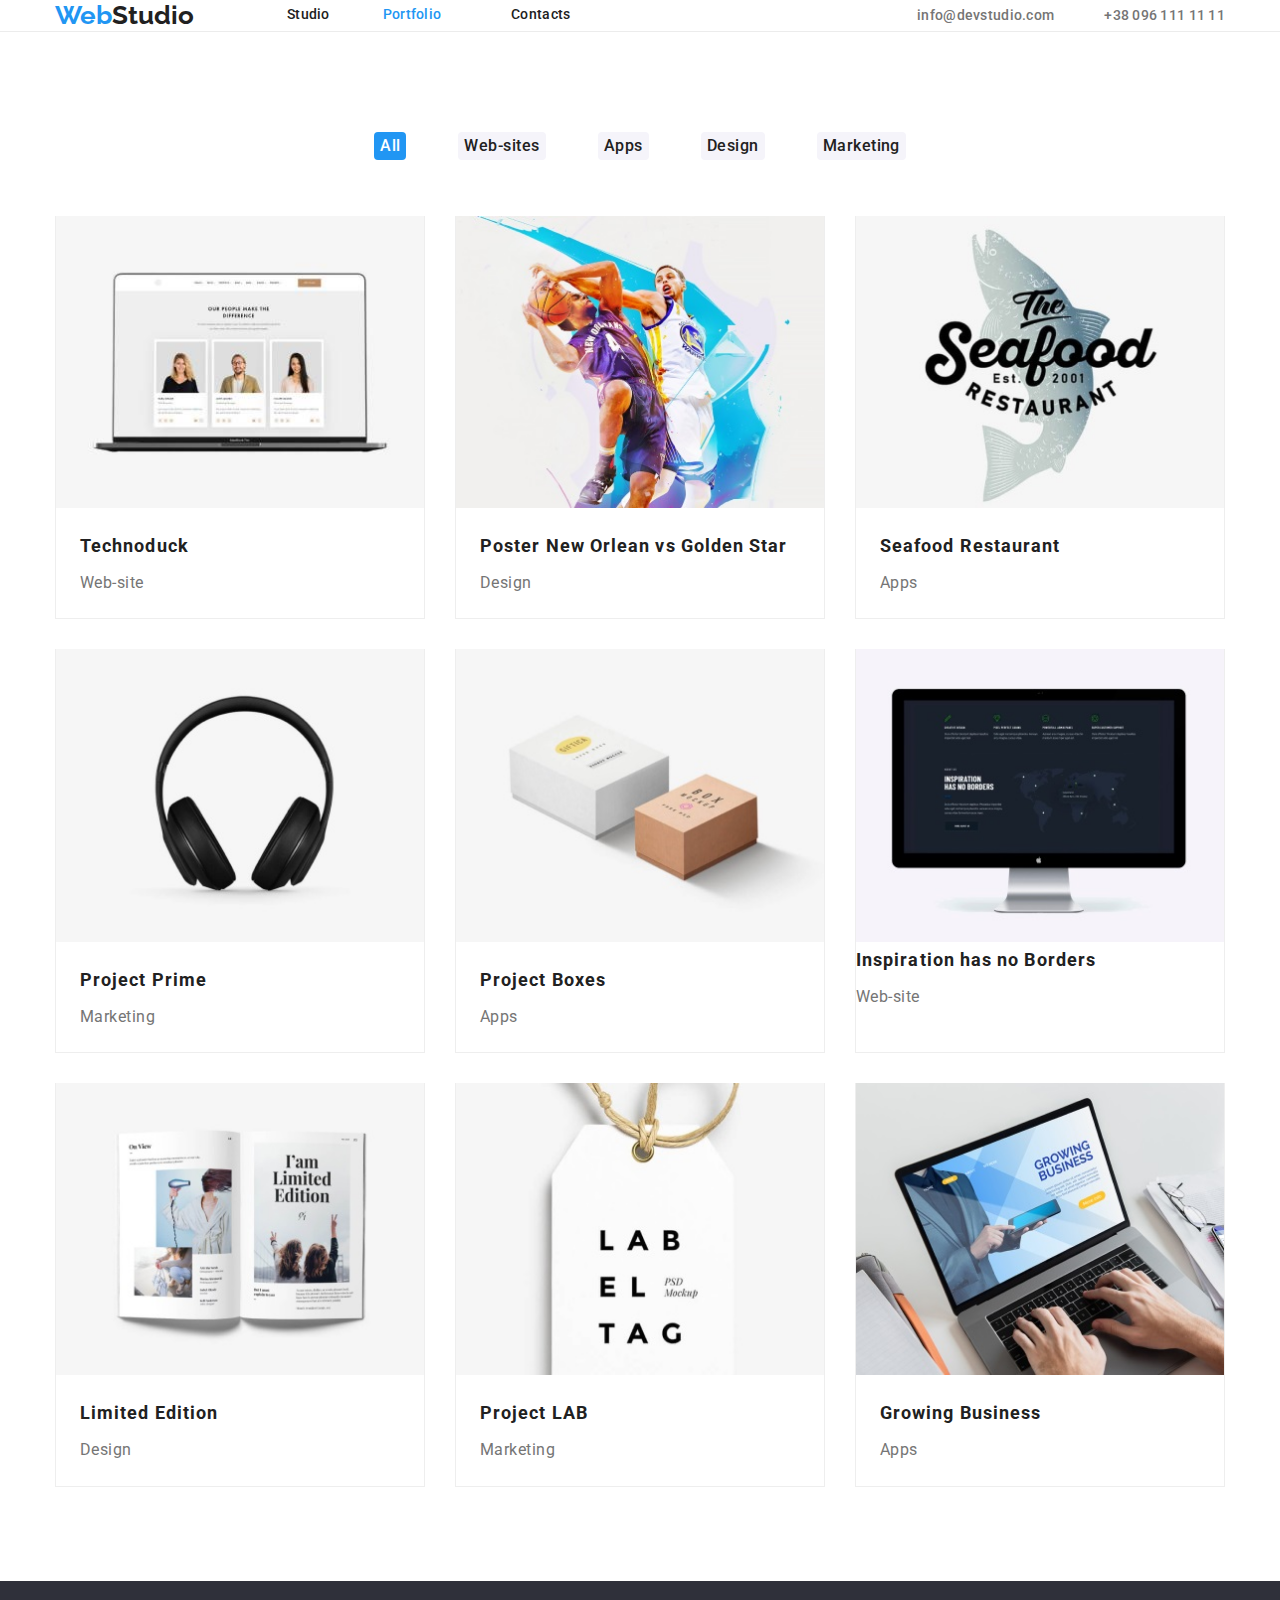
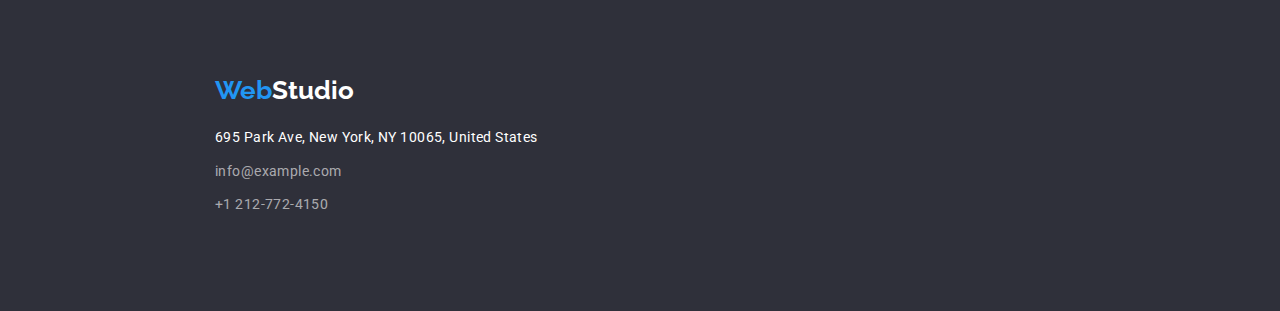
==== commit ca99c0e9: "dz2secondtry" ====
--- a/portfolio.html
+++ b/portfolio.html
@@ -21,19 +21,19 @@
     <!--Верхня лінія-->
     <header class="header">
      <div class="container main-nav">
-       <a href="WebStudio" class="webstudio link">Web<span class="accent">Studio</span></a> 
+       <a href="WebStudio" class="webstudio area-link link">Web<span class="accent">Studio</span></a> 
       <!--Навігація-->
-      <nav>
+      <nav class="nav">
         <ul class="site-nav list">
-          <li class="studio"><a class="link" href="./index.html">Studio</a></li>
-          <li class="portfolio"><a class="link current" href="./portfolio.html" >Portfolio</a></li>
-          <li class="cont"><a class="link" href="">Contacts</a></li>
+          <li class="studio"><a class="area-link link" href="./index.html">Studio</a></li>
+          <li class="portfolio"><a class="area-link link current" href="./portfolio.html" >Portfolio</a></li>
+          <li class="cont"><a class="area-link link" href="">Contacts</a></li>
         </ul>
       </nav>
       <!--Адреса-->
       <ul class="contacts list">
-        <li><a href="mailto:info@devstudio.com" class="mail link">info@devstudio.com</a></li>
-        <li><a href="tel:+380961111111" class="tele link">+38 096 111 11 11</a></li>
+        <li><a href="mailto:info@devstudio.com" class="mail area-link link">info@devstudio.com</a></li>
+        <li><a href="tel:+380961111111" class="tele area-link link">+38 096 111 11 11</a></li>
       </ul>
      </div>
     </header>
@@ -43,6 +43,7 @@
      <section class="section">
        <div class="container">
          <!--Фільтри-->
+        <h1 class="team-title visually-hidden">Our Projects</h1>
         <ul class="buttons list">
             <li class="item"><button type="button" class="buttonall">All</button></li>
             <li class="item"><button type="button" class="but">Web-sites</button></li>
@@ -50,10 +51,7 @@
             <li class="item"><button type="button" class="but">Design</button></li>
             <li class="item"><button type="button" class="but">Marketing</button></li>
         </ul>
-      </div>
-      <div class="container">
-        <!--Проекти-->
-    <h1 hidden class="team-title">Our Projects</h1>
+              <!--Проекти-->    
         <ul class="projects list">
             <li class="item">
                 <img src="./images/img18.jpg" alt="Technoduck">
--- a/css/styles.css
+++ b/css/styles.css
@@ -29,7 +29,8 @@
 
 /* reset */
 .link {
-   text-decoration: none;
+    display: inline-block;
+    text-decoration: none;
     color: currentColor;
 }
 .list{
@@ -41,24 +42,35 @@
     margin: 0;
     padding: 0;
 }
+.visually-hidden {
+    position: absolute;
+    width: 1px;
+    height: 1px;
+    margin: -1px;
+    border: 0;
+    padding: 0;
+    white-space: nowrap;
+    clip-path: inset(100%);
+    clip: rect(0 0 0 0);
+    overflow: hidden;
+}
 img{
     display: block;
     max-width: 100%;
-    height: auto;
-    
-}
-.hat, .team-section, .header, .section{
+    height: auto;  
+}
+.team-section, .section, .foot{
     padding-top: 94px;
     padding-bottom: 94px;
-    width: 1600px;
-    outline: 2px solid tomato;
+}
+.do-section{
+    padding-bottom: 94px;
 }
 .container{
-    width: 1220px;
+    width: 1200px;
     margin-left: auto;
     margin-right: auto;
-    padding: 15px;
-    outline: 2px solid rgb(61, 31, 26);
+    padding: 0 15px;
 }
 .webstudio{
     color: var(--btnbg-color);
@@ -67,6 +79,10 @@
     font-size: 26px;
     line-height: 1.19;
 }
+.area-link .webstudio{
+    padding-top: 24px;
+    padding-bottom: 24px;
+}
 .accent{
     color: var(--h-color)
 }
@@ -81,7 +97,9 @@
     display: flex;
     align-items: center;
 }
-
+.nav{
+    margin-left: 93px;
+}
 .site-nav{
     font-weight: 500;
     font-size: 14px;
@@ -89,7 +107,7 @@
     letter-spacing: 0.02em;
     color: var(--h-color);
     display: flex;
-    margin-left: 93px;
+    align-items: center;    
 }
 .cont{
     margin-left: 70px;
@@ -100,6 +118,7 @@
 .contacts{
     display: flex;
     gap: 50px;
+    align-items: center;
     /* margin-left: 340px; */
     margin-left: auto;
     
@@ -125,7 +144,7 @@
 .header{
     border-bottom: 1px solid var(--border-header);
 }
-.header .link{
+.area-link .link{
     padding-top: 32px;
     padding-bottom: 32px;
 }
@@ -133,6 +152,8 @@
     background-color: var(--footbcg-color);
     text-align: center;
     width: 1600px;    
+    padding-top: 200px;
+    padding-bottom: 200px;
 }
 .hat-title {
     width: 696px;
@@ -148,8 +169,7 @@
     font-family: inherit;
     font-weight: 700;
     font-size: 16px;
-    line-height: calc(30/16);
-    
+    line-height: calc(30/16);    
     background-color: var(--btnbg-color);
     color: var(--btnlet-color);
     cursor: pointer;
@@ -158,6 +178,7 @@
     min-height: 30px;
     /* width: 160px; */
     border-radius: var(--btn-radius);
+    border: none;
 }
 .title, .title-features {
     font-weight: 700;
@@ -165,6 +186,7 @@
     line-height: calc(16/14) ;
     letter-spacing: 0.03em;
     color: var(--h-color);
+    margin-bottom: 10px;
 }
 .title-features, .hat-title{
     text-transform: uppercase;
@@ -184,6 +206,7 @@
     line-height: 2;
     letter-spacing: 0.06em;
     color: var(--h-color);
+    margin-bottom: 4px;
 }
 .features{
     font-size: 14px;
@@ -194,15 +217,12 @@
     gap: 30px;
 }
 .features .item{
-    outline: 1px solid teal;
     width: 270px;
 }
 .do{
     display: flex;
-    justify-content: space-between;
     gap: 30px;    
 }
-
 .team-section{
     background-color: var(--filter-color);
 }
@@ -210,7 +230,7 @@
     display: flex;
     flex-wrap: wrap;
     gap: 30px;
-       padding: 0  ;
+    padding: 0  ;
     /* margin-left: calc(-1*var(--card-set-gap));
     margin-top: calc(-1*var(--card-set-gap)); */
 }
@@ -221,12 +241,10 @@
     line-height: calc(19/16);
     text-align: center;
     letter-spacing: 0.03em;
-    width: 270px;
-   
+    width: 270px;   
 }
 .card-foot{
-    padding-top: 20px;
-    padding-bottom: 30px;
+    padding: 30px;
 }
 .port-card-foot{
     padding-top: 20px;
@@ -246,15 +264,15 @@
     border: none;
     border-radius: var(--btn-radius);
 }
-
 .buttons{
     display: flex;
     justify-content: center;
     align-items: center;
-    background-color: aqua;
-}
-.buttons>.item{
+    margin-bottom: 50px;
+}
+.buttons .item{
     margin-right: 8px;
+    padding: 6px 22px;
 }
 .buttons .item:last-child{
     margin-right: 0px;
@@ -270,15 +288,17 @@
 }
 .projects .item{
     width: 370px;
-    flex-basis: calc(100%/3-30px);
+    flex-basis: calc(100%/3 - 30px);
     margin-left: 30px;
     margin-top: 30px;
+    border-left: 1px solid var(--border-card-projects);
+    border-right: 1px solid var(--border-card-projects);
     border-bottom: 1px solid var(--border-card-projects);
 }
 .buttonall{
     background-color: var(--btnbg-color);
-        color: var(--btnlet-color);
-        cursor: pointer;
+    color: var(--btnlet-color);
+    cursor: pointer;
 }
 .but:hover,
 .but:focus {
@@ -296,6 +316,8 @@
     line-height: 1.7;
     letter-spacing: 0.03em;
     color: var(--btnlet-color);
+    margin-top: 20px;
+    margin-bottom: 10px;
 }
 .contactmail,
 .contacttel {
@@ -305,6 +327,9 @@
     letter-spacing: 0.03em;
     color: rgba(255, 255, 255, 0.6);
 }
+.contactmail{
+    margin-bottom: 10px;
+}
 .cityaddr:hover,
 .cityaddr:focus{
     color: var(--btnbg-color);
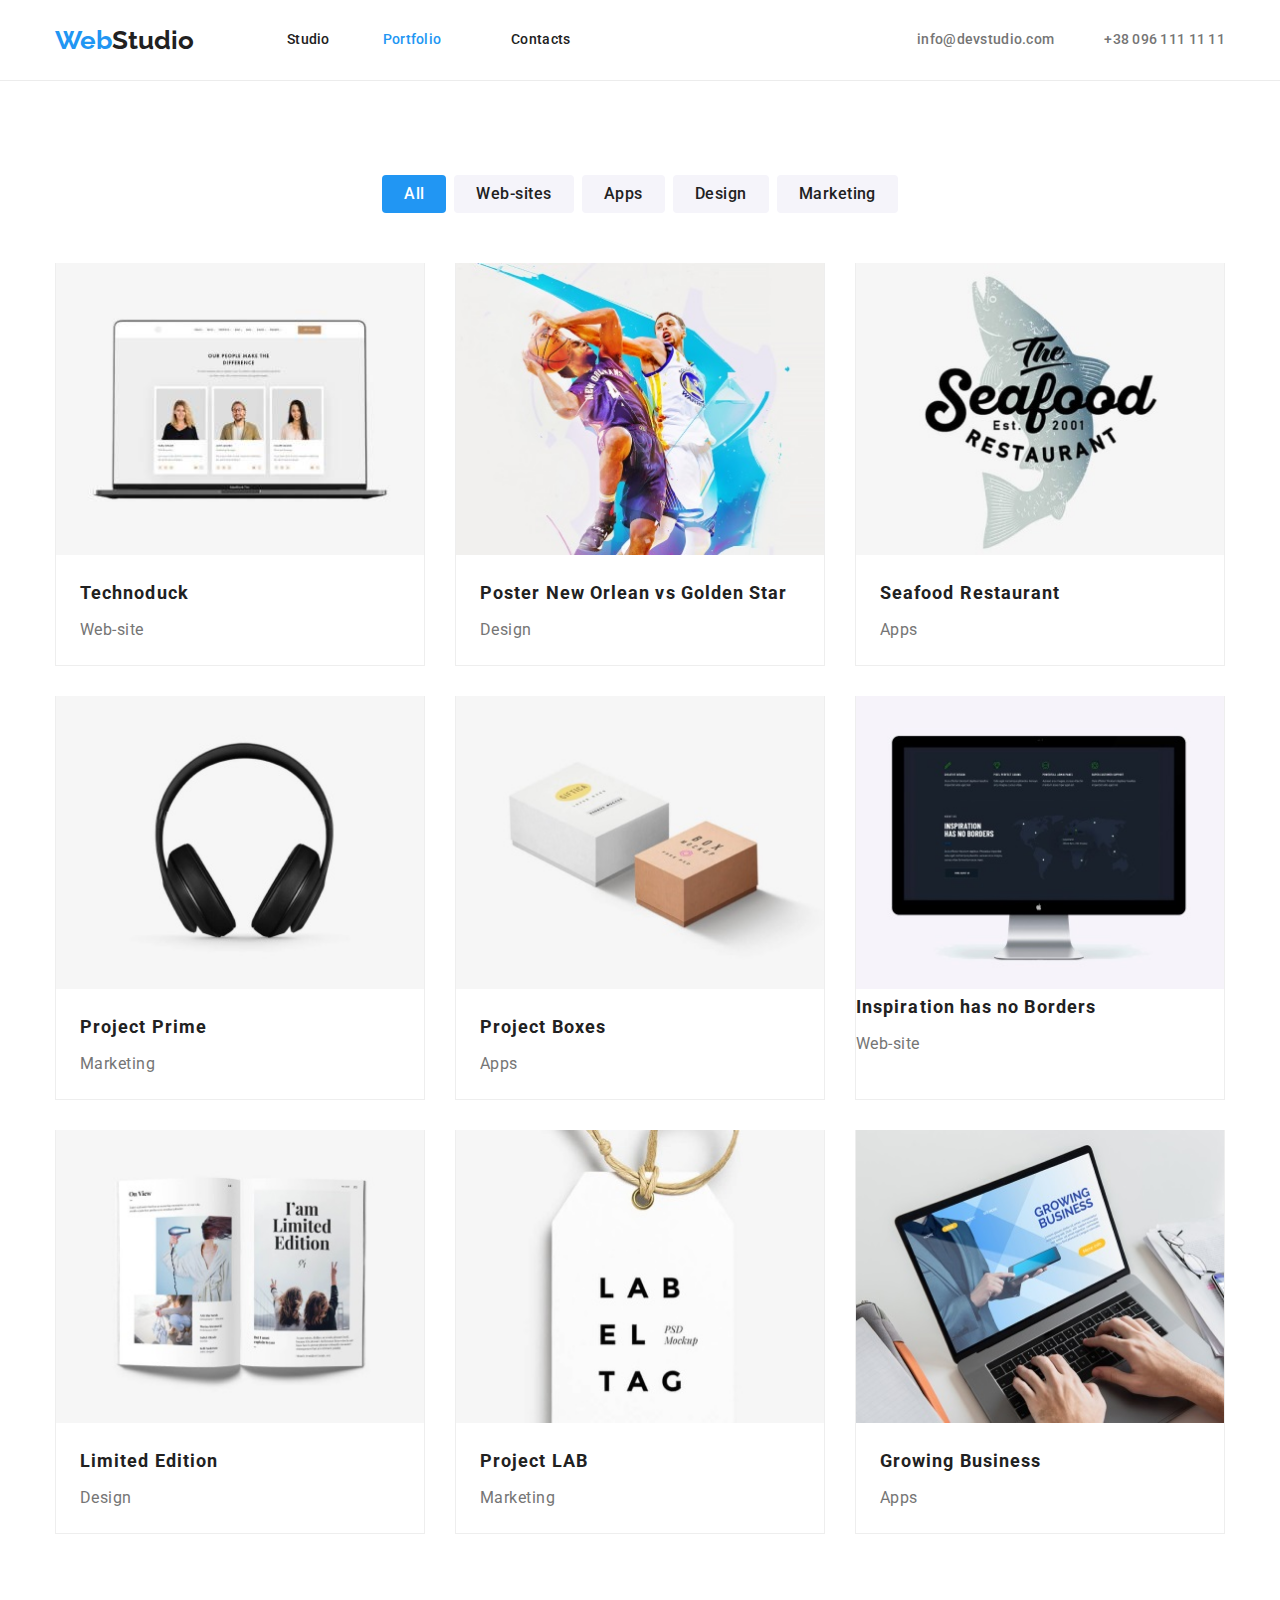
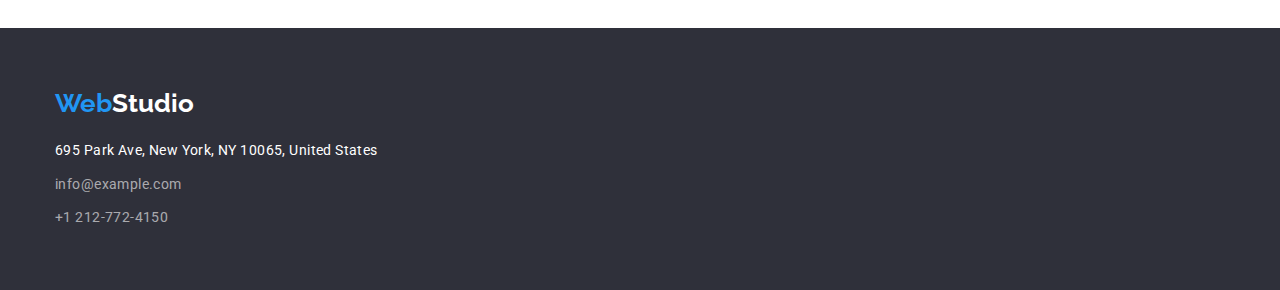
==== commit 7d606fb5: "dz3finalhope" ====
--- a/portfolio.html
+++ b/portfolio.html
@@ -122,7 +122,7 @@
       <div class="container">
         <a href="WebStudio" class="webstudio link">Web<span class="accent-foot">Studio</span></a>  
       <!--Address-->
-      <address >
+      <address>
         <ul class="address list">
         <li>
          <a href="https://www.bing.com/maps?osid=e6a7af5f-2d7d-4001-9def-bc70f52463ce&cp=40.768255~-73.9696&lvl=16&v=2&sV=2&form=S00027" class="cityaddr link">695 Park Ave, New York, NY 10065, United States</a>
--- a/css/styles.css
+++ b/css/styles.css
@@ -59,7 +59,7 @@
     max-width: 100%;
     height: auto;  
 }
-.team-section, .section, .foot{
+.team-section, .section{
     padding-top: 94px;
     padding-bottom: 94px;
 }
@@ -70,7 +70,7 @@
     width: 1200px;
     margin-left: auto;
     margin-right: auto;
-    padding: 0 15px;
+    padding: 0px 15px;
 }
 .webstudio{
     color: var(--btnbg-color);
@@ -79,7 +79,7 @@
     font-size: 26px;
     line-height: 1.19;
 }
-.area-link .webstudio{
+.area-link.webstudio{
     padding-top: 24px;
     padding-bottom: 24px;
 }
@@ -144,19 +144,18 @@
 .header{
     border-bottom: 1px solid var(--border-header);
 }
-.area-link .link{
+.area-link{
     padding-top: 32px;
     padding-bottom: 32px;
 }
 .hat {
     background-color: var(--footbcg-color);
     text-align: center;
-    width: 1600px;    
     padding-top: 200px;
     padding-bottom: 200px;
 }
 .hat-title {
-    width: 696px;
+    width: 690px;
     font-weight: 900;
     font-size: 44px;
     line-height: calc(60/40);
@@ -180,6 +179,10 @@
     border-radius: var(--btn-radius);
     border: none;
 }
+.request:hover,
+.request:focus{
+    background-color: #188ce8;
+}
 .title, .title-features {
     font-weight: 700;
     font-size: 14px;
@@ -263,6 +266,7 @@
     background-color: var(--filter-color);
     border: none;
     border-radius: var(--btn-radius);
+    padding: 6px 22px;
 }
 .buttons{
     display: flex;
@@ -271,8 +275,7 @@
     margin-bottom: 50px;
 }
 .buttons .item{
-    margin-right: 8px;
-    padding: 6px 22px;
+    margin-right: 8px;    
 }
 .buttons .item:last-child{
     margin-right: 0px;
@@ -300,6 +303,11 @@
     color: var(--btnlet-color);
     cursor: pointer;
 }
+.buttonall:hover,
+.buttonall:focus{
+    text-shadow: 0px 4px 4px rgba(0, 0, 0, 0.25);
+    box-shadow: 0px 3px 1px rgba(0, 0, 0, 0.1), 0px 1px 2px rgba(0, 0, 0, 0.08), 0px 2px 2px rgba(0, 0, 0, 0.12);
+}
 .but:hover,
 .but:focus {
     background-color: var(--btnbg-color);
@@ -308,7 +316,11 @@
 }
 .foot{
     background-color: var(--footbcg-color);
-    width: 1600px;
+    padding-top: 60px;
+    padding-bottom: 60px;
+}
+.address{
+    margin-top: 20px;
 }
 .cityaddr{
     font-style: normal;
@@ -316,7 +328,6 @@
     line-height: 1.7;
     letter-spacing: 0.03em;
     color: var(--btnlet-color);
-    margin-top: 20px;
     margin-bottom: 10px;
 }
 .contactmail,
